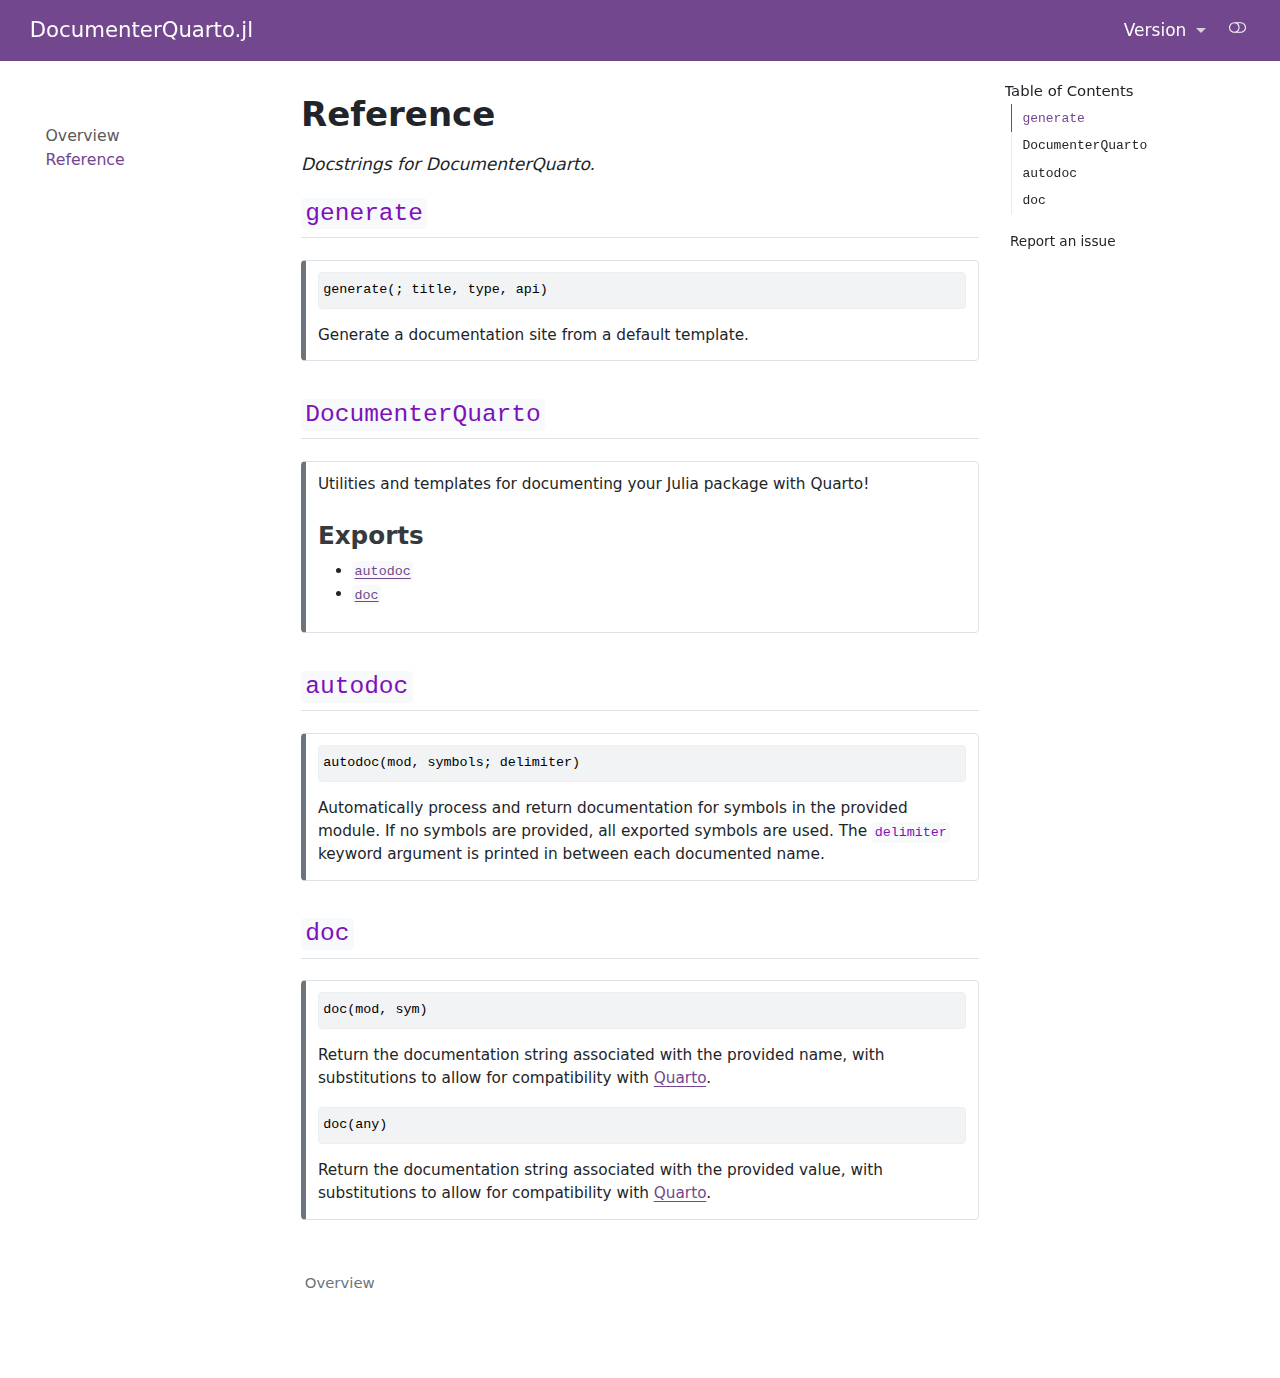
==== dev/api/index.html @ 7879af01 "build based on c193906" ====
<!DOCTYPE html>
<html xmlns="http://www.w3.org/1999/xhtml" lang="en" xml:lang="en"><head>

<meta charset="utf-8">
<meta name="generator" content="quarto-1.6.40">

<meta name="viewport" content="width=device-width, initial-scale=1.0, user-scalable=yes">


<title>Reference – DocumenterQuarto.jl</title>
<style>
code{white-space: pre-wrap;}
span.smallcaps{font-variant: small-caps;}
div.columns{display: flex; gap: min(4vw, 1.5em);}
div.column{flex: auto; overflow-x: auto;}
div.hanging-indent{margin-left: 1.5em; text-indent: -1.5em;}
ul.task-list{list-style: none;}
ul.task-list li input[type="checkbox"] {
  width: 0.8em;
  margin: 0 0.8em 0.2em -1em; /* quarto-specific, see https://github.com/quarto-dev/quarto-cli/issues/4556 */ 
  vertical-align: middle;
}
/* CSS for syntax highlighting */
pre > code.sourceCode { white-space: pre; position: relative; }
pre > code.sourceCode > span { line-height: 1.25; }
pre > code.sourceCode > span:empty { height: 1.2em; }
.sourceCode { overflow: visible; }
code.sourceCode > span { color: inherit; text-decoration: inherit; }
div.sourceCode { margin: 1em 0; }
pre.sourceCode { margin: 0; }
@media screen {
div.sourceCode { overflow: auto; }
}
@media print {
pre > code.sourceCode { white-space: pre-wrap; }
pre > code.sourceCode > span { display: inline-block; text-indent: -5em; padding-left: 5em; }
}
pre.numberSource code
  { counter-reset: source-line 0; }
pre.numberSource code > span
  { position: relative; left: -4em; counter-increment: source-line; }
pre.numberSource code > span > a:first-child::before
  { content: counter(source-line);
    position: relative; left: -1em; text-align: right; vertical-align: baseline;
    border: none; display: inline-block;
    -webkit-touch-callout: none; -webkit-user-select: none;
    -khtml-user-select: none; -moz-user-select: none;
    -ms-user-select: none; user-select: none;
    padding: 0 4px; width: 4em;
  }
pre.numberSource { margin-left: 3em;  padding-left: 4px; }
div.sourceCode
  {   }
@media screen {
pre > code.sourceCode > span > a:first-child::before { text-decoration: underline; }
}
</style>


<script src="../site_libs/quarto-nav/quarto-nav.js"></script>
<script src="../site_libs/quarto-nav/headroom.min.js"></script>
<script src="../site_libs/clipboard/clipboard.min.js"></script>
<script src="../site_libs/quarto-search/autocomplete.umd.js"></script>
<script src="../site_libs/quarto-search/fuse.min.js"></script>
<script src="../site_libs/quarto-search/quarto-search.js"></script>
<meta name="quarto:offset" content="../">
<link href="../index.html" rel="prev">
<script src="../site_libs/quarto-html/quarto.js"></script>
<script src="../site_libs/quarto-html/popper.min.js"></script>
<script src="../site_libs/quarto-html/tippy.umd.min.js"></script>
<script src="../site_libs/quarto-html/anchor.min.js"></script>
<link href="../site_libs/quarto-html/tippy.css" rel="stylesheet">
<link href="../site_libs/quarto-html/quarto-syntax-highlighting-549806ee2085284f45b00abea8c6df48.css" rel="stylesheet" class="quarto-color-scheme" id="quarto-text-highlighting-styles">
<link href="../site_libs/quarto-html/quarto-syntax-highlighting-dark-8ea72dc5fed832574809a9c94082fbbb.css" rel="prefetch" class="quarto-color-scheme quarto-color-alternate" id="quarto-text-highlighting-styles">
<script src="../site_libs/bootstrap/bootstrap.min.js"></script>
<link href="../site_libs/bootstrap/bootstrap-icons.css" rel="stylesheet">
<link href="../site_libs/bootstrap/bootstrap-4652d3942eebd83485486daeb61cfdaf.min.css" rel="stylesheet" append-hash="true" class="quarto-color-scheme" id="quarto-bootstrap" data-mode="light">
<link href="../site_libs/bootstrap/bootstrap-dark-2ce64d22e8e295af18bed524d981da45.min.css" rel="prefetch" append-hash="true" class="quarto-color-scheme quarto-color-alternate" id="quarto-bootstrap" data-mode="dark">
<script id="quarto-search-options" type="application/json">{
  "location": "sidebar",
  "copy-button": false,
  "collapse-after": 3,
  "panel-placement": "start",
  "type": "textbox",
  "limit": 50,
  "keyboard-shortcut": [
    "f",
    "/",
    "s"
  ],
  "language": {
    "search-no-results-text": "No results",
    "search-matching-documents-text": "matching documents",
    "search-copy-link-title": "Copy link to search",
    "search-hide-matches-text": "Hide additional matches",
    "search-more-match-text": "more match in this document",
    "search-more-matches-text": "more matches in this document",
    "search-clear-button-title": "Clear",
    "search-text-placeholder": "",
    "search-detached-cancel-button-title": "Cancel",
    "search-submit-button-title": "Submit",
    "search-label": "Search"
  }
}</script>
<script>
// 
// The code below was originally written by the authors of Wflow.jl. Their 
// license is provided below. Chat GPT was used to iterately modify the code.
// 

// MIT License for Wflow.jl
//
// Copyright (c) 2020 Deltares and contributors
//
// Permission is hereby granted, free of charge, to any person obtaining a copy
// of this software and associated documentation files (the "Software"), to deal
// in the Software without restriction, including without limitation the rights
// to use, copy, modify, merge, publish, distribute, sublicense, and/or sell
// copies of the Software, and to permit persons to whom the Software is
// furnished to do so, subject to the following conditions:
//
// The above copyright notice and this permission notice shall be included in all
// copies or substantial portions of the Software.
//
// THE SOFTWARE IS PROVIDED "AS IS", WITHOUT WARRANTY OF ANY KIND, EXPRESS OR
// IMPLIED, INCLUDING BUT NOT LIMITED TO THE WARRANTIES OF MERCHANTABILITY,
// FITNESS FOR A PARTICULAR PURPOSE AND NONINFRINGEMENT. IN NO EVENT SHALL THE
// AUTHORS OR COPYRIGHT HOLDERS BE LIABLE FOR ANY CLAIM, DAMAGES OR OTHER
// LIABILITY, WHETHER IN AN ACTION OF CONTRACT, TORT OR OTHERWISE, ARISING FROM,
// OUT OF OR IN CONNECTION WITH THE SOFTWARE OR THE USE OR OTHER DEALINGS IN THE
// SOFTWARE.

window.onload = function () {
    const versionsUrl = 'https://raw.githubusercontent.com/cadojo/DocumenterQuarto.jl/gh-pages/versions.js';

    // Fetch the versions.js file
    fetch(versionsUrl)
        .then(response => {
            if (!response.ok) {
                throw new Error(`Failed to fetch ${versionsUrl}: ${response.statusText}`);
            }
            return response.text();
        })
        .then(scriptContent => {
            // Use a regular expression to find the DOC_VERSIONS array
            const regex = /var DOC_VERSIONS = (\[.*?\]);/s;
            const match = scriptContent.match(regex);

            if (match && match[1]) {
                // Remove trailing commas if they exist and fix the array syntax for JSON
                let arrayString = match[1].trim();

                // Remove any trailing comma before closing bracket
                arrayString = arrayString.replace(/,\s*([\]}])/g, '$1');

                // Parse the cleaned array string
                try {
                    const DOC_VERSIONS = JSON.parse(arrayString);

                    console.log('DOC_VERSIONS loaded:', DOC_VERSIONS);

                    // Process DOC_VERSIONS as usual
                    const dropdown = document.querySelector('#nav-menu-version')?.nextElementSibling;
                    if (!dropdown) {
                        console.error('Dropdown element not found!');
                        return;
                    }

                    dropdown.innerHTML = ''; // Clear existing items
                    DOC_VERSIONS.forEach(version => {
                        const li = document.createElement('li');
                        const a = document.createElement('a');
                        a.className = 'dropdown-item';
                        a.href = `/${version}/index.html`;

                        // Wrap version text in a <code> element
                        const code = document.createElement('code');
                        code.textContent = version;

                        // Add <code> to <a>
                        a.appendChild(code);

                        li.appendChild(a); // Add <a> to <li>
                        dropdown.appendChild(li); // Add <li> to the dropdown
                    });

                    console.log('Dropdown populated:', dropdown);

                } catch (error) {
                    console.error('Error parsing DOC_VERSIONS:', error);
                }
            } else {
                console.error('DOC_VERSIONS not found in script.');
            }
        })
        .catch(error => {
            console.error('Error fetching versions.js:', error);
        });
};
</script>


<link rel="stylesheet" href="../_static/style.css">
<meta property="og:title" content="Reference – DocumenterQuarto.jl">
<meta property="og:description" content="">
<meta property="og:site_name" content="DocumenterQuarto.jl">
<meta name="twitter:title" content="Reference – DocumenterQuarto.jl">
<meta name="twitter:description" content="">
<meta name="twitter:card" content="summary">
</head>

<body class="nav-sidebar floating nav-fixed">

<div id="quarto-search-results"></div>
  <header id="quarto-header" class="headroom fixed-top">
    <nav class="navbar navbar-expand-lg " data-bs-theme="dark">
      <div class="navbar-container container-fluid">
      <div class="navbar-brand-container mx-auto">
    <a class="navbar-brand" href="../index.html">
    <span class="navbar-title">DocumenterQuarto.jl</span>
    </a>
  </div>
          <button class="navbar-toggler" type="button" data-bs-toggle="collapse" data-bs-target="#navbarCollapse" aria-controls="navbarCollapse" role="menu" aria-expanded="false" aria-label="Toggle navigation" onclick="if (window.quartoToggleHeadroom) { window.quartoToggleHeadroom(); }">
  <span class="navbar-toggler-icon"></span>
</button>
          <div class="collapse navbar-collapse" id="navbarCollapse">
            <ul class="navbar-nav navbar-nav-scroll ms-auto">
  <li class="nav-item dropdown ">
    <a class="nav-link dropdown-toggle" href="#" id="nav-menu-version" role="link" data-bs-toggle="dropdown" aria-expanded="false">
 <span class="menu-text">Version</span>
    </a>
    <ul class="dropdown-menu dropdown-menu-end" aria-labelledby="nav-menu-version">    
        <li class="dropdown-header">EMPTY</li>
    </ul>
  </li>
</ul>
          </div> <!-- /navcollapse -->
            <div class="quarto-navbar-tools">
    <a href="https://github.com/cadojo/DocumenterQuarto.jl" title="Source Code" class="quarto-navigation-tool px-1" aria-label="Source Code"><i class="bi bi-github"></i></a>
  <a href="" class="quarto-color-scheme-toggle quarto-navigation-tool  px-1" onclick="window.quartoToggleColorScheme(); return false;" title="Toggle dark mode"><i class="bi"></i></a>
</div>
      </div> <!-- /container-fluid -->
    </nav>
  <nav class="quarto-secondary-nav">
    <div class="container-fluid d-flex">
      <button type="button" class="quarto-btn-toggle btn" data-bs-toggle="collapse" role="button" data-bs-target=".quarto-sidebar-collapse-item" aria-controls="quarto-sidebar" aria-expanded="false" aria-label="Toggle sidebar navigation" onclick="if (window.quartoToggleHeadroom) { window.quartoToggleHeadroom(); }">
        <i class="bi bi-layout-text-sidebar-reverse"></i>
      </button>
        <nav class="quarto-page-breadcrumbs" aria-label="breadcrumb"><ol class="breadcrumb"><li class="breadcrumb-item"><a href="../api/index.html"><span class="chapter-title">Reference</span></a></li></ol></nav>
        <a class="flex-grow-1" role="navigation" data-bs-toggle="collapse" data-bs-target=".quarto-sidebar-collapse-item" aria-controls="quarto-sidebar" aria-expanded="false" aria-label="Toggle sidebar navigation" onclick="if (window.quartoToggleHeadroom) { window.quartoToggleHeadroom(); }">      
        </a>
      <button type="button" class="btn quarto-search-button" aria-label="Search" onclick="window.quartoOpenSearch();">
        <i class="bi bi-search"></i>
      </button>
    </div>
  </nav>
</header>
<!-- content -->
<div id="quarto-content" class="quarto-container page-columns page-rows-contents page-layout-article page-navbar">
<!-- sidebar -->
  <nav id="quarto-sidebar" class="sidebar collapse collapse-horizontal quarto-sidebar-collapse-item sidebar-navigation floating overflow-auto">
        <div class="mt-2 flex-shrink-0 align-items-center">
        <div class="sidebar-search">
        <div id="quarto-search" class="" title="Search"></div>
        </div>
        </div>
    <div class="sidebar-menu-container"> 
    <ul class="list-unstyled mt-1">
        <li class="sidebar-item">
  <div class="sidebar-item-container"> 
  <a href="../index.html" class="sidebar-item-text sidebar-link"><span class="chapter-title">Overview</span></a>
  </div>
</li>
        <li class="sidebar-item">
  <div class="sidebar-item-container"> 
  <a href="../api/index.html" class="sidebar-item-text sidebar-link active"><span class="chapter-title">Reference</span></a>
  </div>
</li>
    </ul>
    </div>
</nav>
<div id="quarto-sidebar-glass" class="quarto-sidebar-collapse-item" data-bs-toggle="collapse" data-bs-target=".quarto-sidebar-collapse-item"></div>
<!-- margin-sidebar -->
    <div id="quarto-margin-sidebar" class="sidebar margin-sidebar">
        <nav id="TOC" role="doc-toc" class="toc-active">
    <h2 id="toc-title">Table of Contents</h2>
   
  <ul>
  <li><a href="#generate" id="toc-generate" class="nav-link active" data-scroll-target="#generate"><code>generate</code></a></li>
  <li><a href="#documenterquarto" id="toc-documenterquarto" class="nav-link" data-scroll-target="#documenterquarto"><code>DocumenterQuarto</code></a></li>
  <li><a href="#autodoc" id="toc-autodoc" class="nav-link" data-scroll-target="#autodoc"><code>autodoc</code></a></li>
  <li><a href="#doc" id="toc-doc" class="nav-link" data-scroll-target="#doc"><code>doc</code></a></li>
  </ul>
<div class="toc-actions"><ul><li><a href="https://github.com/cadojo/DocumenterQuarto.jl/issues/new" class="toc-action"><i class="bi bi-github"></i>Report an issue</a></li></ul></div></nav>
    </div>
<!-- main -->
<main class="content" id="quarto-document-content">

<header id="title-block-header" class="quarto-title-block default">
<div class="quarto-title">
<h1 class="title"><span class="chapter-title">Reference</span></h1>
</div>



<div class="quarto-title-meta">

    
  
    
  </div>
  


</header>


<p><em>Docstrings for DocumenterQuarto.</em></p>
<section id="generate" class="level2">
<h2 class="anchored" data-anchor-id="generate"><code>generate</code></h2>
<div class="callout callout-style-simple callout-none no-icon">
<div class="callout-body d-flex">
<div class="callout-icon-container">
<i class="callout-icon no-icon"></i>
</div>
<div class="callout-body-container">
<div class="sourceCode" id="cb1"><pre class="sourceCode julia code-with-copy"><code class="sourceCode julia"><span id="cb1-1"><a href="#cb1-1" aria-hidden="true" tabindex="-1"></a><span class="fu">generate</span>(; title, <span class="kw">type</span>, api)</span></code><button title="Copy to Clipboard" class="code-copy-button"><i class="bi"></i></button></pre></div>
<p>Generate a documentation site from a default template.</p>
</div>
</div>
</div>
</section>
<section id="documenterquarto" class="level2">
<h2 class="anchored" data-anchor-id="documenterquarto"><code>DocumenterQuarto</code></h2>
<div class="callout callout-style-simple callout-none no-icon">
<div class="callout-body d-flex">
<div class="callout-icon-container">
<i class="callout-icon no-icon"></i>
</div>
<div class="callout-body-container">
<p>Utilities and templates for documenting your Julia package with Quarto!</p>
<section id="exports" class="level3 unnumbered">
<h3 class="unnumbered anchored" data-anchor-id="exports">Exports</h3>
<ul>
<li><a href="#autodoc"><code>autodoc</code></a></li>
<li><a href="#doc"><code>doc</code></a></li>
</ul>
</section>
</div>
</div>
</div>
<div style="page-break-after: always;"></div>
</section>
<section id="autodoc" class="level2">
<h2 class="anchored" data-anchor-id="autodoc"><code>autodoc</code></h2>
<div class="callout callout-style-simple callout-none no-icon">
<div class="callout-body d-flex">
<div class="callout-icon-container">
<i class="callout-icon no-icon"></i>
</div>
<div class="callout-body-container">
<div class="sourceCode" id="cb2"><pre class="sourceCode julia code-with-copy"><code class="sourceCode julia"><span id="cb2-1"><a href="#cb2-1" aria-hidden="true" tabindex="-1"></a><span class="fu">autodoc</span>(mod, symbols; delimiter)</span></code><button title="Copy to Clipboard" class="code-copy-button"><i class="bi"></i></button></pre></div>
<p>Automatically process and return documentation for symbols in the provided module. If no symbols are provided, all exported symbols are used. The <code>delimiter</code> keyword argument is printed in between each documented name.</p>
</div>
</div>
</div>
<div style="page-break-after: always;"></div>
</section>
<section id="doc" class="level2">
<h2 class="anchored" data-anchor-id="doc"><code>doc</code></h2>
<div class="callout callout-style-simple callout-none no-icon">
<div class="callout-body d-flex">
<div class="callout-icon-container">
<i class="callout-icon no-icon"></i>
</div>
<div class="callout-body-container">
<div class="sourceCode" id="cb3"><pre class="sourceCode julia code-with-copy"><code class="sourceCode julia"><span id="cb3-1"><a href="#cb3-1" aria-hidden="true" tabindex="-1"></a><span class="fu">doc</span>(mod, sym)</span></code><button title="Copy to Clipboard" class="code-copy-button"><i class="bi"></i></button></pre></div>
<p>Return the documentation string associated with the provided name, with substitutions to allow for compatibility with <a href="https://quarto.org">Quarto</a>.</p>
<div class="sourceCode" id="cb4"><pre class="sourceCode julia code-with-copy"><code class="sourceCode julia"><span id="cb4-1"><a href="#cb4-1" aria-hidden="true" tabindex="-1"></a><span class="fu">doc</span>(any)</span></code><button title="Copy to Clipboard" class="code-copy-button"><i class="bi"></i></button></pre></div>
<p>Return the documentation string associated with the provided value, with substitutions to allow for compatibility with <a href="https://quarto.org">Quarto</a>.</p>
</div>
</div>
</div>
<div style="page-break-after: always;"></div>


</section>

</main> <!-- /main -->
<script id="quarto-html-after-body" type="application/javascript">
window.document.addEventListener("DOMContentLoaded", function (event) {
  const toggleBodyColorMode = (bsSheetEl) => {
    const mode = bsSheetEl.getAttribute("data-mode");
    const bodyEl = window.document.querySelector("body");
    if (mode === "dark") {
      bodyEl.classList.add("quarto-dark");
      bodyEl.classList.remove("quarto-light");
    } else {
      bodyEl.classList.add("quarto-light");
      bodyEl.classList.remove("quarto-dark");
    }
  }
  const toggleBodyColorPrimary = () => {
    const bsSheetEl = window.document.querySelector("link#quarto-bootstrap");
    if (bsSheetEl) {
      toggleBodyColorMode(bsSheetEl);
    }
  }
  toggleBodyColorPrimary();  
  const disableStylesheet = (stylesheets) => {
    for (let i=0; i < stylesheets.length; i++) {
      const stylesheet = stylesheets[i];
      stylesheet.rel = 'prefetch';
    }
  }
  const enableStylesheet = (stylesheets) => {
    for (let i=0; i < stylesheets.length; i++) {
      const stylesheet = stylesheets[i];
      stylesheet.rel = 'stylesheet';
    }
  }
  const manageTransitions = (selector, allowTransitions) => {
    const els = window.document.querySelectorAll(selector);
    for (let i=0; i < els.length; i++) {
      const el = els[i];
      if (allowTransitions) {
        el.classList.remove('notransition');
      } else {
        el.classList.add('notransition');
      }
    }
  }
  const toggleGiscusIfUsed = (isAlternate, darkModeDefault) => {
    const baseTheme = document.querySelector('#giscus-base-theme')?.value ?? 'light';
    const alternateTheme = document.querySelector('#giscus-alt-theme')?.value ?? 'dark';
    let newTheme = '';
    if(darkModeDefault) {
      newTheme = isAlternate ? baseTheme : alternateTheme;
    } else {
      newTheme = isAlternate ? alternateTheme : baseTheme;
    }
    const changeGiscusTheme = () => {
      // From: https://github.com/giscus/giscus/issues/336
      const sendMessage = (message) => {
        const iframe = document.querySelector('iframe.giscus-frame');
        if (!iframe) return;
        iframe.contentWindow.postMessage({ giscus: message }, 'https://giscus.app');
      }
      sendMessage({
        setConfig: {
          theme: newTheme
        }
      });
    }
    const isGiscussLoaded = window.document.querySelector('iframe.giscus-frame') !== null;
    if (isGiscussLoaded) {
      changeGiscusTheme();
    }
  }
  const toggleColorMode = (alternate) => {
    // Switch the stylesheets
    const alternateStylesheets = window.document.querySelectorAll('link.quarto-color-scheme.quarto-color-alternate');
    manageTransitions('#quarto-margin-sidebar .nav-link', false);
    if (alternate) {
      enableStylesheet(alternateStylesheets);
      for (const sheetNode of alternateStylesheets) {
        if (sheetNode.id === "quarto-bootstrap") {
          toggleBodyColorMode(sheetNode);
        }
      }
    } else {
      disableStylesheet(alternateStylesheets);
      toggleBodyColorPrimary();
    }
    manageTransitions('#quarto-margin-sidebar .nav-link', true);
    // Switch the toggles
    const toggles = window.document.querySelectorAll('.quarto-color-scheme-toggle');
    for (let i=0; i < toggles.length; i++) {
      const toggle = toggles[i];
      if (toggle) {
        if (alternate) {
          toggle.classList.add("alternate");     
        } else {
          toggle.classList.remove("alternate");
        }
      }
    }
    // Hack to workaround the fact that safari doesn't
    // properly recolor the scrollbar when toggling (#1455)
    if (navigator.userAgent.indexOf('Safari') > 0 && navigator.userAgent.indexOf('Chrome') == -1) {
      manageTransitions("body", false);
      window.scrollTo(0, 1);
      setTimeout(() => {
        window.scrollTo(0, 0);
        manageTransitions("body", true);
      }, 40);  
    }
  }
  const isFileUrl = () => { 
    return window.location.protocol === 'file:';
  }
  const hasAlternateSentinel = () => {  
    let styleSentinel = getColorSchemeSentinel();
    if (styleSentinel !== null) {
      return styleSentinel === "alternate";
    } else {
      return false;
    }
  }
  const setStyleSentinel = (alternate) => {
    const value = alternate ? "alternate" : "default";
    if (!isFileUrl()) {
      window.localStorage.setItem("quarto-color-scheme", value);
    } else {
      localAlternateSentinel = value;
    }
  }
  const getColorSchemeSentinel = () => {
    if (!isFileUrl()) {
      const storageValue = window.localStorage.getItem("quarto-color-scheme");
      return storageValue != null ? storageValue : localAlternateSentinel;
    } else {
      return localAlternateSentinel;
    }
  }
  const darkModeDefault = false;
  let localAlternateSentinel = darkModeDefault ? 'alternate' : 'default';
  // Dark / light mode switch
  window.quartoToggleColorScheme = () => {
    // Read the current dark / light value 
    let toAlternate = !hasAlternateSentinel();
    toggleColorMode(toAlternate);
    setStyleSentinel(toAlternate);
    toggleGiscusIfUsed(toAlternate, darkModeDefault);
  };
  // Ensure there is a toggle, if there isn't float one in the top right
  if (window.document.querySelector('.quarto-color-scheme-toggle') === null) {
    const a = window.document.createElement('a');
    a.classList.add('top-right');
    a.classList.add('quarto-color-scheme-toggle');
    a.href = "";
    a.onclick = function() { try { window.quartoToggleColorScheme(); } catch {} return false; };
    const i = window.document.createElement("i");
    i.classList.add('bi');
    a.appendChild(i);
    window.document.body.appendChild(a);
  }
  // Switch to dark mode if need be
  if (hasAlternateSentinel()) {
    toggleColorMode(true);
  } else {
    toggleColorMode(false);
  }
  const icon = "";
  const anchorJS = new window.AnchorJS();
  anchorJS.options = {
    placement: 'right',
    icon: icon
  };
  anchorJS.add('.anchored');
  const isCodeAnnotation = (el) => {
    for (const clz of el.classList) {
      if (clz.startsWith('code-annotation-')) {                     
        return true;
      }
    }
    return false;
  }
  const onCopySuccess = function(e) {
    // button target
    const button = e.trigger;
    // don't keep focus
    button.blur();
    // flash "checked"
    button.classList.add('code-copy-button-checked');
    var currentTitle = button.getAttribute("title");
    button.setAttribute("title", "Copied!");
    let tooltip;
    if (window.bootstrap) {
      button.setAttribute("data-bs-toggle", "tooltip");
      button.setAttribute("data-bs-placement", "left");
      button.setAttribute("data-bs-title", "Copied!");
      tooltip = new bootstrap.Tooltip(button, 
        { trigger: "manual", 
          customClass: "code-copy-button-tooltip",
          offset: [0, -8]});
      tooltip.show();    
    }
    setTimeout(function() {
      if (tooltip) {
        tooltip.hide();
        button.removeAttribute("data-bs-title");
        button.removeAttribute("data-bs-toggle");
        button.removeAttribute("data-bs-placement");
      }
      button.setAttribute("title", currentTitle);
      button.classList.remove('code-copy-button-checked');
    }, 1000);
    // clear code selection
    e.clearSelection();
  }
  const getTextToCopy = function(trigger) {
      const codeEl = trigger.previousElementSibling.cloneNode(true);
      for (const childEl of codeEl.children) {
        if (isCodeAnnotation(childEl)) {
          childEl.remove();
        }
      }
      return codeEl.innerText;
  }
  const clipboard = new window.ClipboardJS('.code-copy-button:not([data-in-quarto-modal])', {
    text: getTextToCopy
  });
  clipboard.on('success', onCopySuccess);
  if (window.document.getElementById('quarto-embedded-source-code-modal')) {
    const clipboardModal = new window.ClipboardJS('.code-copy-button[data-in-quarto-modal]', {
      text: getTextToCopy,
      container: window.document.getElementById('quarto-embedded-source-code-modal')
    });
    clipboardModal.on('success', onCopySuccess);
  }
    var localhostRegex = new RegExp(/^(?:http|https):\/\/localhost\:?[0-9]*\//);
    var mailtoRegex = new RegExp(/^mailto:/);
      var filterRegex = new RegExp('/' + window.location.host + '/');
    var isInternal = (href) => {
        return filterRegex.test(href) || localhostRegex.test(href) || mailtoRegex.test(href);
    }
    // Inspect non-navigation links and adorn them if external
 	var links = window.document.querySelectorAll('a[href]:not(.nav-link):not(.navbar-brand):not(.toc-action):not(.sidebar-link):not(.sidebar-item-toggle):not(.pagination-link):not(.no-external):not([aria-hidden]):not(.dropdown-item):not(.quarto-navigation-tool):not(.about-link)');
    for (var i=0; i<links.length; i++) {
      const link = links[i];
      if (!isInternal(link.href)) {
        // undo the damage that might have been done by quarto-nav.js in the case of
        // links that we want to consider external
        if (link.dataset.originalHref !== undefined) {
          link.href = link.dataset.originalHref;
        }
      }
    }
  function tippyHover(el, contentFn, onTriggerFn, onUntriggerFn) {
    const config = {
      allowHTML: true,
      maxWidth: 500,
      delay: 100,
      arrow: false,
      appendTo: function(el) {
          return el.parentElement;
      },
      interactive: true,
      interactiveBorder: 10,
      theme: 'quarto',
      placement: 'bottom-start',
    };
    if (contentFn) {
      config.content = contentFn;
    }
    if (onTriggerFn) {
      config.onTrigger = onTriggerFn;
    }
    if (onUntriggerFn) {
      config.onUntrigger = onUntriggerFn;
    }
    window.tippy(el, config); 
  }
  const noterefs = window.document.querySelectorAll('a[role="doc-noteref"]');
  for (var i=0; i<noterefs.length; i++) {
    const ref = noterefs[i];
    tippyHover(ref, function() {
      // use id or data attribute instead here
      let href = ref.getAttribute('data-footnote-href') || ref.getAttribute('href');
      try { href = new URL(href).hash; } catch {}
      const id = href.replace(/^#\/?/, "");
      const note = window.document.getElementById(id);
      if (note) {
        return note.innerHTML;
      } else {
        return "";
      }
    });
  }
  const xrefs = window.document.querySelectorAll('a.quarto-xref');
  const processXRef = (id, note) => {
    // Strip column container classes
    const stripColumnClz = (el) => {
      el.classList.remove("page-full", "page-columns");
      if (el.children) {
        for (const child of el.children) {
          stripColumnClz(child);
        }
      }
    }
    stripColumnClz(note)
    if (id === null || id.startsWith('sec-')) {
      // Special case sections, only their first couple elements
      const container = document.createElement("div");
      if (note.children && note.children.length > 2) {
        container.appendChild(note.children[0].cloneNode(true));
        for (let i = 1; i < note.children.length; i++) {
          const child = note.children[i];
          if (child.tagName === "P" && child.innerText === "") {
            continue;
          } else {
            container.appendChild(child.cloneNode(true));
            break;
          }
        }
        if (window.Quarto?.typesetMath) {
          window.Quarto.typesetMath(container);
        }
        return container.innerHTML
      } else {
        if (window.Quarto?.typesetMath) {
          window.Quarto.typesetMath(note);
        }
        return note.innerHTML;
      }
    } else {
      // Remove any anchor links if they are present
      const anchorLink = note.querySelector('a.anchorjs-link');
      if (anchorLink) {
        anchorLink.remove();
      }
      if (window.Quarto?.typesetMath) {
        window.Quarto.typesetMath(note);
      }
      if (note.classList.contains("callout")) {
        return note.outerHTML;
      } else {
        return note.innerHTML;
      }
    }
  }
  for (var i=0; i<xrefs.length; i++) {
    const xref = xrefs[i];
    tippyHover(xref, undefined, function(instance) {
      instance.disable();
      let url = xref.getAttribute('href');
      let hash = undefined; 
      if (url.startsWith('#')) {
        hash = url;
      } else {
        try { hash = new URL(url).hash; } catch {}
      }
      if (hash) {
        const id = hash.replace(/^#\/?/, "");
        const note = window.document.getElementById(id);
        if (note !== null) {
          try {
            const html = processXRef(id, note.cloneNode(true));
            instance.setContent(html);
          } finally {
            instance.enable();
            instance.show();
          }
        } else {
          // See if we can fetch this
          fetch(url.split('#')[0])
          .then(res => res.text())
          .then(html => {
            const parser = new DOMParser();
            const htmlDoc = parser.parseFromString(html, "text/html");
            const note = htmlDoc.getElementById(id);
            if (note !== null) {
              const html = processXRef(id, note);
              instance.setContent(html);
            } 
          }).finally(() => {
            instance.enable();
            instance.show();
          });
        }
      } else {
        // See if we can fetch a full url (with no hash to target)
        // This is a special case and we should probably do some content thinning / targeting
        fetch(url)
        .then(res => res.text())
        .then(html => {
          const parser = new DOMParser();
          const htmlDoc = parser.parseFromString(html, "text/html");
          const note = htmlDoc.querySelector('main.content');
          if (note !== null) {
            // This should only happen for chapter cross references
            // (since there is no id in the URL)
            // remove the first header
            if (note.children.length > 0 && note.children[0].tagName === "HEADER") {
              note.children[0].remove();
            }
            const html = processXRef(null, note);
            instance.setContent(html);
          } 
        }).finally(() => {
          instance.enable();
          instance.show();
        });
      }
    }, function(instance) {
    });
  }
      let selectedAnnoteEl;
      const selectorForAnnotation = ( cell, annotation) => {
        let cellAttr = 'data-code-cell="' + cell + '"';
        let lineAttr = 'data-code-annotation="' +  annotation + '"';
        const selector = 'span[' + cellAttr + '][' + lineAttr + ']';
        return selector;
      }
      const selectCodeLines = (annoteEl) => {
        const doc = window.document;
        const targetCell = annoteEl.getAttribute("data-target-cell");
        const targetAnnotation = annoteEl.getAttribute("data-target-annotation");
        const annoteSpan = window.document.querySelector(selectorForAnnotation(targetCell, targetAnnotation));
        const lines = annoteSpan.getAttribute("data-code-lines").split(",");
        const lineIds = lines.map((line) => {
          return targetCell + "-" + line;
        })
        let top = null;
        let height = null;
        let parent = null;
        if (lineIds.length > 0) {
            //compute the position of the single el (top and bottom and make a div)
            const el = window.document.getElementById(lineIds[0]);
            top = el.offsetTop;
            height = el.offsetHeight;
            parent = el.parentElement.parentElement;
          if (lineIds.length > 1) {
            const lastEl = window.document.getElementById(lineIds[lineIds.length - 1]);
            const bottom = lastEl.offsetTop + lastEl.offsetHeight;
            height = bottom - top;
          }
          if (top !== null && height !== null && parent !== null) {
            // cook up a div (if necessary) and position it 
            let div = window.document.getElementById("code-annotation-line-highlight");
            if (div === null) {
              div = window.document.createElement("div");
              div.setAttribute("id", "code-annotation-line-highlight");
              div.style.position = 'absolute';
              parent.appendChild(div);
            }
            div.style.top = top - 2 + "px";
            div.style.height = height + 4 + "px";
            div.style.left = 0;
            let gutterDiv = window.document.getElementById("code-annotation-line-highlight-gutter");
            if (gutterDiv === null) {
              gutterDiv = window.document.createElement("div");
              gutterDiv.setAttribute("id", "code-annotation-line-highlight-gutter");
              gutterDiv.style.position = 'absolute';
              const codeCell = window.document.getElementById(targetCell);
              const gutter = codeCell.querySelector('.code-annotation-gutter');
              gutter.appendChild(gutterDiv);
            }
            gutterDiv.style.top = top - 2 + "px";
            gutterDiv.style.height = height + 4 + "px";
          }
          selectedAnnoteEl = annoteEl;
        }
      };
      const unselectCodeLines = () => {
        const elementsIds = ["code-annotation-line-highlight", "code-annotation-line-highlight-gutter"];
        elementsIds.forEach((elId) => {
          const div = window.document.getElementById(elId);
          if (div) {
            div.remove();
          }
        });
        selectedAnnoteEl = undefined;
      };
        // Handle positioning of the toggle
    window.addEventListener(
      "resize",
      throttle(() => {
        elRect = undefined;
        if (selectedAnnoteEl) {
          selectCodeLines(selectedAnnoteEl);
        }
      }, 10)
    );
    function throttle(fn, ms) {
    let throttle = false;
    let timer;
      return (...args) => {
        if(!throttle) { // first call gets through
            fn.apply(this, args);
            throttle = true;
        } else { // all the others get throttled
            if(timer) clearTimeout(timer); // cancel #2
            timer = setTimeout(() => {
              fn.apply(this, args);
              timer = throttle = false;
            }, ms);
        }
      };
    }
      // Attach click handler to the DT
      const annoteDls = window.document.querySelectorAll('dt[data-target-cell]');
      for (const annoteDlNode of annoteDls) {
        annoteDlNode.addEventListener('click', (event) => {
          const clickedEl = event.target;
          if (clickedEl !== selectedAnnoteEl) {
            unselectCodeLines();
            const activeEl = window.document.querySelector('dt[data-target-cell].code-annotation-active');
            if (activeEl) {
              activeEl.classList.remove('code-annotation-active');
            }
            selectCodeLines(clickedEl);
            clickedEl.classList.add('code-annotation-active');
          } else {
            // Unselect the line
            unselectCodeLines();
            clickedEl.classList.remove('code-annotation-active');
          }
        });
      }
  const findCites = (el) => {
    const parentEl = el.parentElement;
    if (parentEl) {
      const cites = parentEl.dataset.cites;
      if (cites) {
        return {
          el,
          cites: cites.split(' ')
        };
      } else {
        return findCites(el.parentElement)
      }
    } else {
      return undefined;
    }
  };
  var bibliorefs = window.document.querySelectorAll('a[role="doc-biblioref"]');
  for (var i=0; i<bibliorefs.length; i++) {
    const ref = bibliorefs[i];
    const citeInfo = findCites(ref);
    if (citeInfo) {
      tippyHover(citeInfo.el, function() {
        var popup = window.document.createElement('div');
        citeInfo.cites.forEach(function(cite) {
          var citeDiv = window.document.createElement('div');
          citeDiv.classList.add('hanging-indent');
          citeDiv.classList.add('csl-entry');
          var biblioDiv = window.document.getElementById('ref-' + cite);
          if (biblioDiv) {
            citeDiv.innerHTML = biblioDiv.innerHTML;
          }
          popup.appendChild(citeDiv);
        });
        return popup.innerHTML;
      });
    }
  }
});
</script>
<nav class="page-navigation">
  <div class="nav-page nav-page-previous">
      <a href="../index.html" class="pagination-link" aria-label="Overview">
        <i class="bi bi-arrow-left-short"></i> <span class="nav-page-text"><span class="chapter-title">Overview</span></span>
      </a>          
  </div>
  <div class="nav-page nav-page-next">
  </div>
</nav>
</div> <!-- /content -->




<footer class="footer"><div class="nav-footer"><div class="nav-footer-center"><div class="toc-actions d-sm-block d-md-none"><ul><li><a href="https://github.com/cadojo/DocumenterQuarto.jl/issues/new" class="toc-action"><i class="bi bi-github"></i>Report an issue</a></li></ul></div></div></div></footer></body></html>
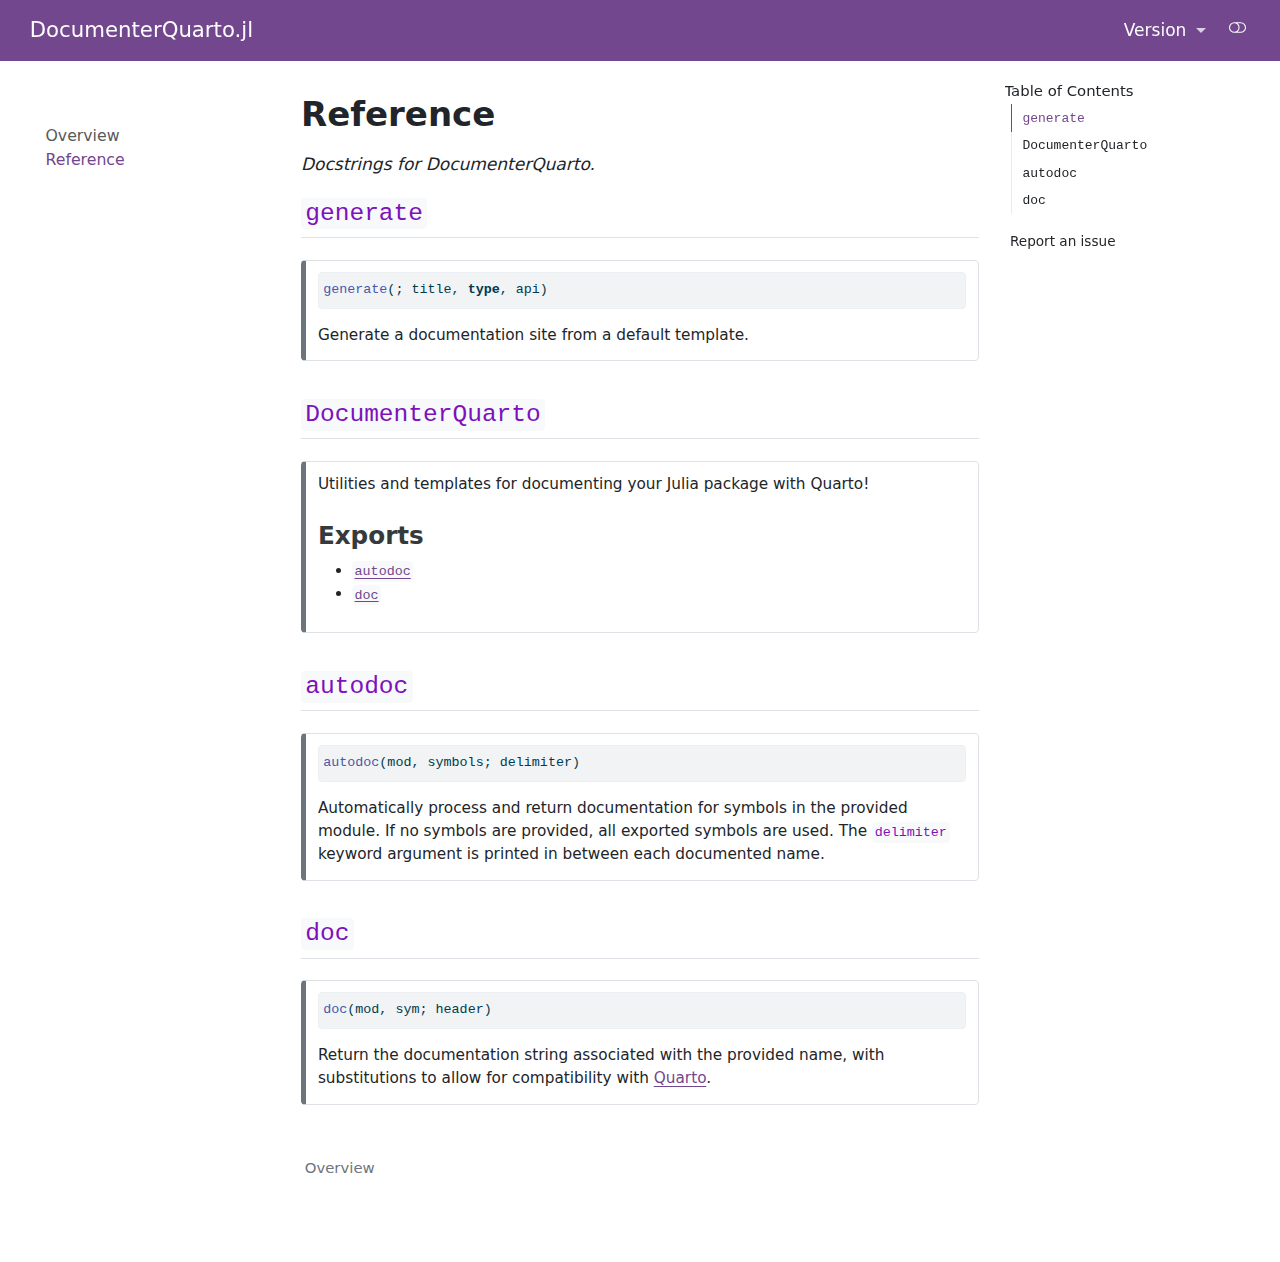
==== commit db3f4a4a: "build based on 4a8c8d7" ====
--- a/dev/api/index.html
+++ b/dev/api/index.html
@@ -2,7 +2,7 @@
 <html xmlns="http://www.w3.org/1999/xhtml" lang="en" xml:lang="en"><head>
 
 <meta charset="utf-8">
-<meta name="generator" content="quarto-1.6.40">
+<meta name="generator" content="quarto-1.6.42">
 
 <meta name="viewport" content="width=device-width, initial-scale=1.0, user-scalable=yes">
 
@@ -70,12 +70,12 @@
 <script src="../site_libs/quarto-html/tippy.umd.min.js"></script>
 <script src="../site_libs/quarto-html/anchor.min.js"></script>
 <link href="../site_libs/quarto-html/tippy.css" rel="stylesheet">
-<link href="../site_libs/quarto-html/quarto-syntax-highlighting-549806ee2085284f45b00abea8c6df48.css" rel="stylesheet" class="quarto-color-scheme" id="quarto-text-highlighting-styles">
-<link href="../site_libs/quarto-html/quarto-syntax-highlighting-dark-8ea72dc5fed832574809a9c94082fbbb.css" rel="prefetch" class="quarto-color-scheme quarto-color-alternate" id="quarto-text-highlighting-styles">
+<link href="../site_libs/quarto-html/quarto-syntax-highlighting-2f5df379a58b258e96c21c0638c20c03.css" rel="stylesheet" class="quarto-color-scheme" id="quarto-text-highlighting-styles">
+<link href="../site_libs/quarto-html/quarto-syntax-highlighting-dark-b53751a350365c71b6c909e95f209ed1.css" rel="prefetch" class="quarto-color-scheme quarto-color-alternate" id="quarto-text-highlighting-styles">
 <script src="../site_libs/bootstrap/bootstrap.min.js"></script>
 <link href="../site_libs/bootstrap/bootstrap-icons.css" rel="stylesheet">
-<link href="../site_libs/bootstrap/bootstrap-4652d3942eebd83485486daeb61cfdaf.min.css" rel="stylesheet" append-hash="true" class="quarto-color-scheme" id="quarto-bootstrap" data-mode="light">
-<link href="../site_libs/bootstrap/bootstrap-dark-2ce64d22e8e295af18bed524d981da45.min.css" rel="prefetch" append-hash="true" class="quarto-color-scheme quarto-color-alternate" id="quarto-bootstrap" data-mode="dark">
+<link href="../site_libs/bootstrap/bootstrap-eb4be1c935ccd020294318e3b080bde7.min.css" rel="stylesheet" append-hash="true" class="quarto-color-scheme" id="quarto-bootstrap" data-mode="light">
+<link href="../site_libs/bootstrap/bootstrap-dark-e6e17bdba73dca5db4a8af6ddb9504f3.min.css" rel="prefetch" append-hash="true" class="quarto-color-scheme quarto-color-alternate" id="quarto-bootstrap" data-mode="dark">
 <script id="quarto-search-options" type="application/json">{
   "location": "sidebar",
   "copy-button": false,
@@ -105,7 +105,7 @@
 <script>
 // 
 // The code below was originally written by the authors of Wflow.jl. Their 
-// license is provided below. Chat GPT was used to iterately modify the code.
+// license is provided below. ChatGPT was used to iterately modify the code.
 // 
 
 // MIT License for Wflow.jl
@@ -171,7 +171,7 @@
                         const li = document.createElement('li');
                         const a = document.createElement('a');
                         a.className = 'dropdown-item';
-                        a.href = `/${version}/index.html`;
+                        a.href = `../${version}/index.html`;
 
                         // Wrap version text in a <code> element
                         const code = document.createElement('code');
@@ -230,7 +230,7 @@
  <span class="menu-text">Version</span>
     </a>
     <ul class="dropdown-menu dropdown-menu-end" aria-labelledby="nav-menu-version">    
-        <li class="dropdown-header">EMPTY</li>
+        <li class="dropdown-header">dev</li>
     </ul>
   </li>
 </ul>
@@ -374,10 +374,8 @@
 <i class="callout-icon no-icon"></i>
 </div>
 <div class="callout-body-container">
-<div class="sourceCode" id="cb3"><pre class="sourceCode julia code-with-copy"><code class="sourceCode julia"><span id="cb3-1"><a href="#cb3-1" aria-hidden="true" tabindex="-1"></a><span class="fu">doc</span>(mod, sym)</span></code><button title="Copy to Clipboard" class="code-copy-button"><i class="bi"></i></button></pre></div>
+<div class="sourceCode" id="cb3"><pre class="sourceCode julia code-with-copy"><code class="sourceCode julia"><span id="cb3-1"><a href="#cb3-1" aria-hidden="true" tabindex="-1"></a><span class="fu">doc</span>(mod, sym; header)</span></code><button title="Copy to Clipboard" class="code-copy-button"><i class="bi"></i></button></pre></div>
 <p>Return the documentation string associated with the provided name, with substitutions to allow for compatibility with <a href="https://quarto.org">Quarto</a>.</p>
-<div class="sourceCode" id="cb4"><pre class="sourceCode julia code-with-copy"><code class="sourceCode julia"><span id="cb4-1"><a href="#cb4-1" aria-hidden="true" tabindex="-1"></a><span class="fu">doc</span>(any)</span></code><button title="Copy to Clipboard" class="code-copy-button"><i class="bi"></i></button></pre></div>
-<p>Return the documentation string associated with the provided value, with substitutions to allow for compatibility with <a href="https://quarto.org">Quarto</a>.</p>
 </div>
 </div>
 </div>
--- a/dev/site_libs/quarto-html/quarto-syntax-highlighting-2f5df379a58b258e96c21c0638c20c03.css
+++ b/dev/site_libs/quarto-html/quarto-syntax-highlighting-2f5df379a58b258e96c21c0638c20c03.css
@@ -0,0 +1,205 @@
+/* quarto syntax highlight colors */
+:root {
+  --quarto-hl-ot-color: #003B4F;
+  --quarto-hl-at-color: #657422;
+  --quarto-hl-ss-color: #20794D;
+  --quarto-hl-an-color: #5E5E5E;
+  --quarto-hl-fu-color: #4758AB;
+  --quarto-hl-st-color: #20794D;
+  --quarto-hl-cf-color: #003B4F;
+  --quarto-hl-op-color: #5E5E5E;
+  --quarto-hl-er-color: #AD0000;
+  --quarto-hl-bn-color: #AD0000;
+  --quarto-hl-al-color: #AD0000;
+  --quarto-hl-va-color: #111111;
+  --quarto-hl-bu-color: inherit;
+  --quarto-hl-ex-color: inherit;
+  --quarto-hl-pp-color: #AD0000;
+  --quarto-hl-in-color: #5E5E5E;
+  --quarto-hl-vs-color: #20794D;
+  --quarto-hl-wa-color: #5E5E5E;
+  --quarto-hl-do-color: #5E5E5E;
+  --quarto-hl-im-color: #00769E;
+  --quarto-hl-ch-color: #20794D;
+  --quarto-hl-dt-color: #AD0000;
+  --quarto-hl-fl-color: #AD0000;
+  --quarto-hl-co-color: #5E5E5E;
+  --quarto-hl-cv-color: #5E5E5E;
+  --quarto-hl-cn-color: #8f5902;
+  --quarto-hl-sc-color: #5E5E5E;
+  --quarto-hl-dv-color: #AD0000;
+  --quarto-hl-kw-color: #003B4F;
+}
+
+/* other quarto variables */
+:root {
+  --quarto-font-monospace: SFMono-Regular, Menlo, Monaco, Consolas, "Liberation Mono", "Courier New", monospace;
+}
+
+pre > code.sourceCode > span {
+  color: #003B4F;
+}
+
+code span {
+  color: #003B4F;
+}
+
+code.sourceCode > span {
+  color: #003B4F;
+}
+
+div.sourceCode,
+div.sourceCode pre.sourceCode {
+  color: #003B4F;
+}
+
+code span.ot {
+  color: #003B4F;
+  font-style: inherit;
+}
+
+code span.at {
+  color: #657422;
+  font-style: inherit;
+}
+
+code span.ss {
+  color: #20794D;
+  font-style: inherit;
+}
+
+code span.an {
+  color: #5E5E5E;
+  font-style: inherit;
+}
+
+code span.fu {
+  color: #4758AB;
+  font-style: inherit;
+}
+
+code span.st {
+  color: #20794D;
+  font-style: inherit;
+}
+
+code span.cf {
+  color: #003B4F;
+  font-weight: bold;
+  font-style: inherit;
+}
+
+code span.op {
+  color: #5E5E5E;
+  font-style: inherit;
+}
+
+code span.er {
+  color: #AD0000;
+  font-style: inherit;
+}
+
+code span.bn {
+  color: #AD0000;
+  font-style: inherit;
+}
+
+code span.al {
+  color: #AD0000;
+  font-style: inherit;
+}
+
+code span.va {
+  color: #111111;
+  font-style: inherit;
+}
+
+code span.bu {
+  font-style: inherit;
+}
+
+code span.ex {
+  font-style: inherit;
+}
+
+code span.pp {
+  color: #AD0000;
+  font-style: inherit;
+}
+
+code span.in {
+  color: #5E5E5E;
+  font-style: inherit;
+}
+
+code span.vs {
+  color: #20794D;
+  font-style: inherit;
+}
+
+code span.wa {
+  color: #5E5E5E;
+  font-style: italic;
+}
+
+code span.do {
+  color: #5E5E5E;
+  font-style: italic;
+}
+
+code span.im {
+  color: #00769E;
+  font-style: inherit;
+}
+
+code span.ch {
+  color: #20794D;
+  font-style: inherit;
+}
+
+code span.dt {
+  color: #AD0000;
+  font-style: inherit;
+}
+
+code span.fl {
+  color: #AD0000;
+  font-style: inherit;
+}
+
+code span.co {
+  color: #5E5E5E;
+  font-style: inherit;
+}
+
+code span.cv {
+  color: #5E5E5E;
+  font-style: italic;
+}
+
+code span.cn {
+  color: #8f5902;
+  font-style: inherit;
+}
+
+code span.sc {
+  color: #5E5E5E;
+  font-style: inherit;
+}
+
+code span.dv {
+  color: #AD0000;
+  font-style: inherit;
+}
+
+code span.kw {
+  color: #003B4F;
+  font-weight: bold;
+  font-style: inherit;
+}
+
+.prevent-inlining {
+  content: "</";
+}
+
+/*# sourceMappingURL=35eb38a806ee71ea6d2563be2308c832.css.map */
--- a/dev/site_libs/quarto-html/quarto-syntax-highlighting-dark-b53751a350365c71b6c909e95f209ed1.css
+++ b/dev/site_libs/quarto-html/quarto-syntax-highlighting-dark-b53751a350365c71b6c909e95f209ed1.css
@@ -0,0 +1,189 @@
+/* quarto syntax highlight colors */
+:root {
+  --quarto-hl-al-color: #f07178;
+  --quarto-hl-an-color: #d4d0ab;
+  --quarto-hl-at-color: #00e0e0;
+  --quarto-hl-bn-color: #d4d0ab;
+  --quarto-hl-bu-color: #abe338;
+  --quarto-hl-ch-color: #abe338;
+  --quarto-hl-co-color: #f8f8f2;
+  --quarto-hl-cv-color: #ffd700;
+  --quarto-hl-cn-color: #ffd700;
+  --quarto-hl-cf-color: #ffa07a;
+  --quarto-hl-dt-color: #ffa07a;
+  --quarto-hl-dv-color: #d4d0ab;
+  --quarto-hl-do-color: #f8f8f2;
+  --quarto-hl-er-color: #f07178;
+  --quarto-hl-ex-color: #00e0e0;
+  --quarto-hl-fl-color: #d4d0ab;
+  --quarto-hl-fu-color: #ffa07a;
+  --quarto-hl-im-color: #abe338;
+  --quarto-hl-in-color: #d4d0ab;
+  --quarto-hl-kw-color: #ffa07a;
+  --quarto-hl-op-color: #ffa07a;
+  --quarto-hl-ot-color: #00e0e0;
+  --quarto-hl-pp-color: #dcc6e0;
+  --quarto-hl-re-color: #00e0e0;
+  --quarto-hl-sc-color: #abe338;
+  --quarto-hl-ss-color: #abe338;
+  --quarto-hl-st-color: #abe338;
+  --quarto-hl-va-color: #00e0e0;
+  --quarto-hl-vs-color: #abe338;
+  --quarto-hl-wa-color: #dcc6e0;
+}
+
+/* other quarto variables */
+:root {
+  --quarto-font-monospace: SFMono-Regular, Menlo, Monaco, Consolas, "Liberation Mono", "Courier New", monospace;
+}
+
+code span.al {
+  background-color: #2a0f15;
+  font-weight: bold;
+  color: #f07178;
+}
+
+code span.an {
+  color: #d4d0ab;
+}
+
+code span.at {
+  color: #00e0e0;
+}
+
+code span.bn {
+  color: #d4d0ab;
+}
+
+code span.bu {
+  color: #abe338;
+}
+
+code span.ch {
+  color: #abe338;
+}
+
+code span.co {
+  font-style: italic;
+  color: #f8f8f2;
+}
+
+code span.cv {
+  color: #ffd700;
+}
+
+code span.cn {
+  color: #ffd700;
+}
+
+code span.cf {
+  font-weight: bold;
+  color: #ffa07a;
+}
+
+code span.dt {
+  color: #ffa07a;
+}
+
+code span.dv {
+  color: #d4d0ab;
+}
+
+code span.do {
+  color: #f8f8f2;
+}
+
+code span.er {
+  color: #f07178;
+  text-decoration: underline;
+}
+
+code span.ex {
+  font-weight: bold;
+  color: #00e0e0;
+}
+
+code span.fl {
+  color: #d4d0ab;
+}
+
+code span.fu {
+  color: #ffa07a;
+}
+
+code span.im {
+  color: #abe338;
+}
+
+code span.in {
+  color: #d4d0ab;
+}
+
+code span.kw {
+  font-weight: bold;
+  color: #ffa07a;
+}
+
+pre > code.sourceCode > span {
+  color: #f8f8f2;
+}
+
+code span {
+  color: #f8f8f2;
+}
+
+code.sourceCode > span {
+  color: #f8f8f2;
+}
+
+div.sourceCode,
+div.sourceCode pre.sourceCode {
+  color: #f8f8f2;
+}
+
+code span.op {
+  color: #ffa07a;
+}
+
+code span.ot {
+  color: #00e0e0;
+}
+
+code span.pp {
+  color: #dcc6e0;
+}
+
+code span.re {
+  background-color: #f8f8f2;
+  color: #00e0e0;
+}
+
+code span.sc {
+  color: #abe338;
+}
+
+code span.ss {
+  color: #abe338;
+}
+
+code span.st {
+  color: #abe338;
+}
+
+code span.va {
+  color: #00e0e0;
+}
+
+code span.vs {
+  color: #abe338;
+}
+
+code span.wa {
+  color: #dcc6e0;
+}
+
+.prevent-inlining {
+  content: "</";
+}
+
+/*# sourceMappingURL=ef095d06243fb944689b9469f3a5590a.css.map */
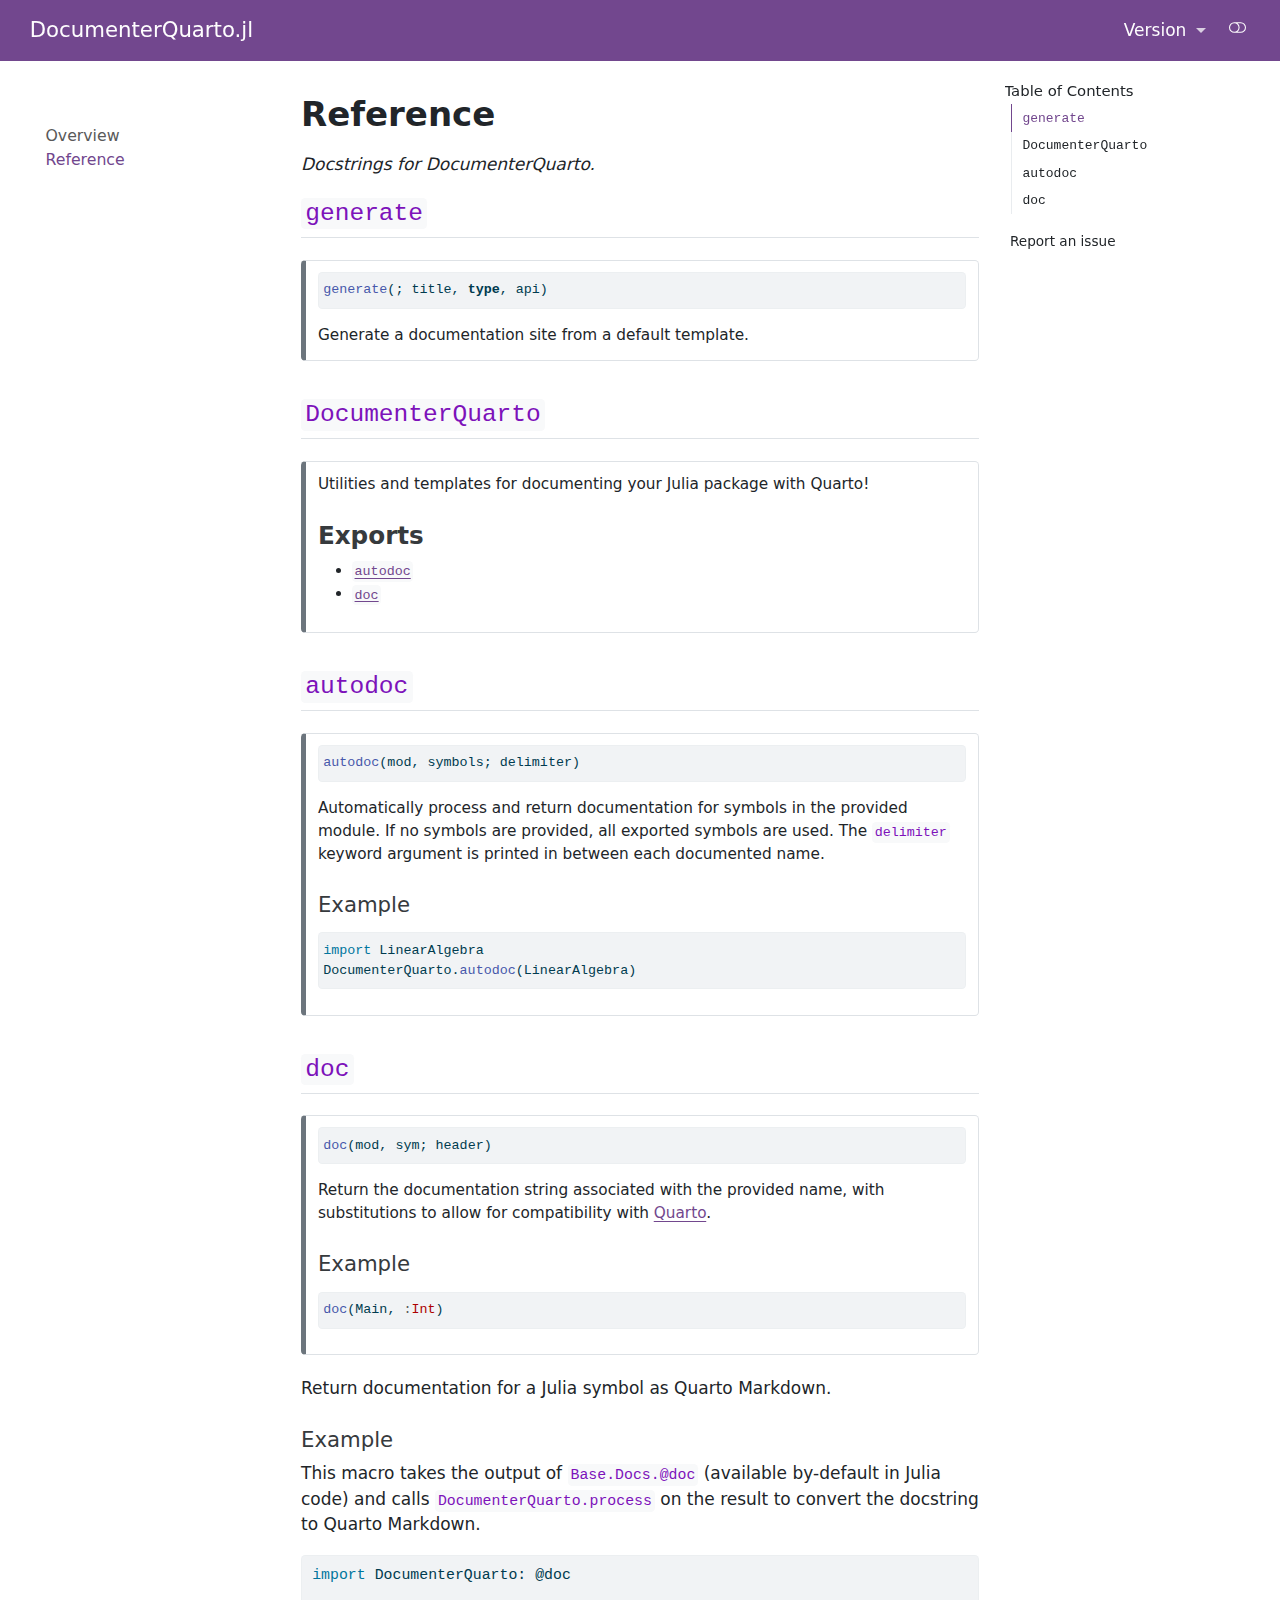
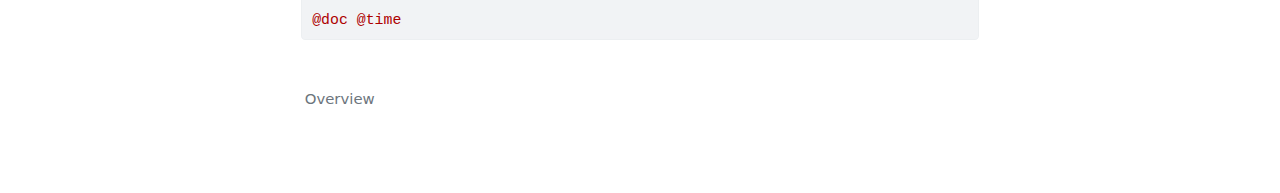
==== commit cc35e2a6: "build based on f22a871" ====
--- a/dev/api/index.html
+++ b/dev/api/index.html
@@ -361,6 +361,11 @@
 <div class="callout-body-container">
 <div class="sourceCode" id="cb2"><pre class="sourceCode julia code-with-copy"><code class="sourceCode julia"><span id="cb2-1"><a href="#cb2-1" aria-hidden="true" tabindex="-1"></a><span class="fu">autodoc</span>(mod, symbols; delimiter)</span></code><button title="Copy to Clipboard" class="code-copy-button"><i class="bi"></i></button></pre></div>
 <p>Automatically process and return documentation for symbols in the provided module. If no symbols are provided, all exported symbols are used. The <code>delimiter</code> keyword argument is printed in between each documented name.</p>
+<section id="example" class="level4 unnumbered">
+<h4 class="unnumbered anchored" data-anchor-id="example">Example</h4>
+<div class="sourceCode" id="cb3"><pre class="sourceCode julia code-with-copy"><code class="sourceCode julia"><span id="cb3-1"><a href="#cb3-1" aria-hidden="true" tabindex="-1"></a><span class="im">import</span> <span class="bu">LinearAlgebra</span></span>
+<span id="cb3-2"><a href="#cb3-2" aria-hidden="true" tabindex="-1"></a>DocumenterQuarto.<span class="fu">autodoc</span>(<span class="bu">LinearAlgebra</span>)</span></code><button title="Copy to Clipboard" class="code-copy-button"><i class="bi"></i></button></pre></div>
+</section>
 </div>
 </div>
 </div>
@@ -374,14 +379,26 @@
 <i class="callout-icon no-icon"></i>
 </div>
 <div class="callout-body-container">
-<div class="sourceCode" id="cb3"><pre class="sourceCode julia code-with-copy"><code class="sourceCode julia"><span id="cb3-1"><a href="#cb3-1" aria-hidden="true" tabindex="-1"></a><span class="fu">doc</span>(mod, sym; header)</span></code><button title="Copy to Clipboard" class="code-copy-button"><i class="bi"></i></button></pre></div>
+<div class="sourceCode" id="cb4"><pre class="sourceCode julia code-with-copy"><code class="sourceCode julia"><span id="cb4-1"><a href="#cb4-1" aria-hidden="true" tabindex="-1"></a><span class="fu">doc</span>(mod, sym; header)</span></code><button title="Copy to Clipboard" class="code-copy-button"><i class="bi"></i></button></pre></div>
 <p>Return the documentation string associated with the provided name, with substitutions to allow for compatibility with <a href="https://quarto.org">Quarto</a>.</p>
+<section id="example-1" class="level4 unnumbered">
+<h4 class="unnumbered anchored" data-anchor-id="example-1">Example</h4>
+<div class="sourceCode" id="cb5"><pre class="sourceCode julia code-with-copy"><code class="sourceCode julia"><span id="cb5-1"><a href="#cb5-1" aria-hidden="true" tabindex="-1"></a><span class="fu">doc</span>(<span class="bu">Main</span>, <span class="op">:</span><span class="dt">Int</span>)</span></code><button title="Copy to Clipboard" class="code-copy-button"><i class="bi"></i></button></pre></div>
+</section>
 </div>
 </div>
 </div>
 <div style="page-break-after: always;"></div>
-
-
+<p>Return documentation for a Julia symbol as Quarto Markdown.</p>
+<section id="example-2" class="level4 unnumbered">
+<h4 class="unnumbered anchored" data-anchor-id="example-2">Example</h4>
+<p>This macro takes the output of <code>Base.Docs.@doc</code> (available by-default in Julia code) and calls <code>DocumenterQuarto.process</code> on the result to convert the docstring to Quarto Markdown.</p>
+<div class="sourceCode" id="cb6"><pre class="sourceCode julia code-with-copy"><code class="sourceCode julia"><span id="cb6-1"><a href="#cb6-1" aria-hidden="true" tabindex="-1"></a><span class="im">import</span> <span class="bu">DocumenterQuarto</span>: @doc</span>
+<span id="cb6-2"><a href="#cb6-2" aria-hidden="true" tabindex="-1"></a></span>
+<span id="cb6-3"><a href="#cb6-3" aria-hidden="true" tabindex="-1"></a><span class="pp">@doc</span> <span class="pp">@time</span></span></code><button title="Copy to Clipboard" class="code-copy-button"><i class="bi"></i></button></pre></div>
+
+
+</section>
 </section>
 
 </main> <!-- /main -->
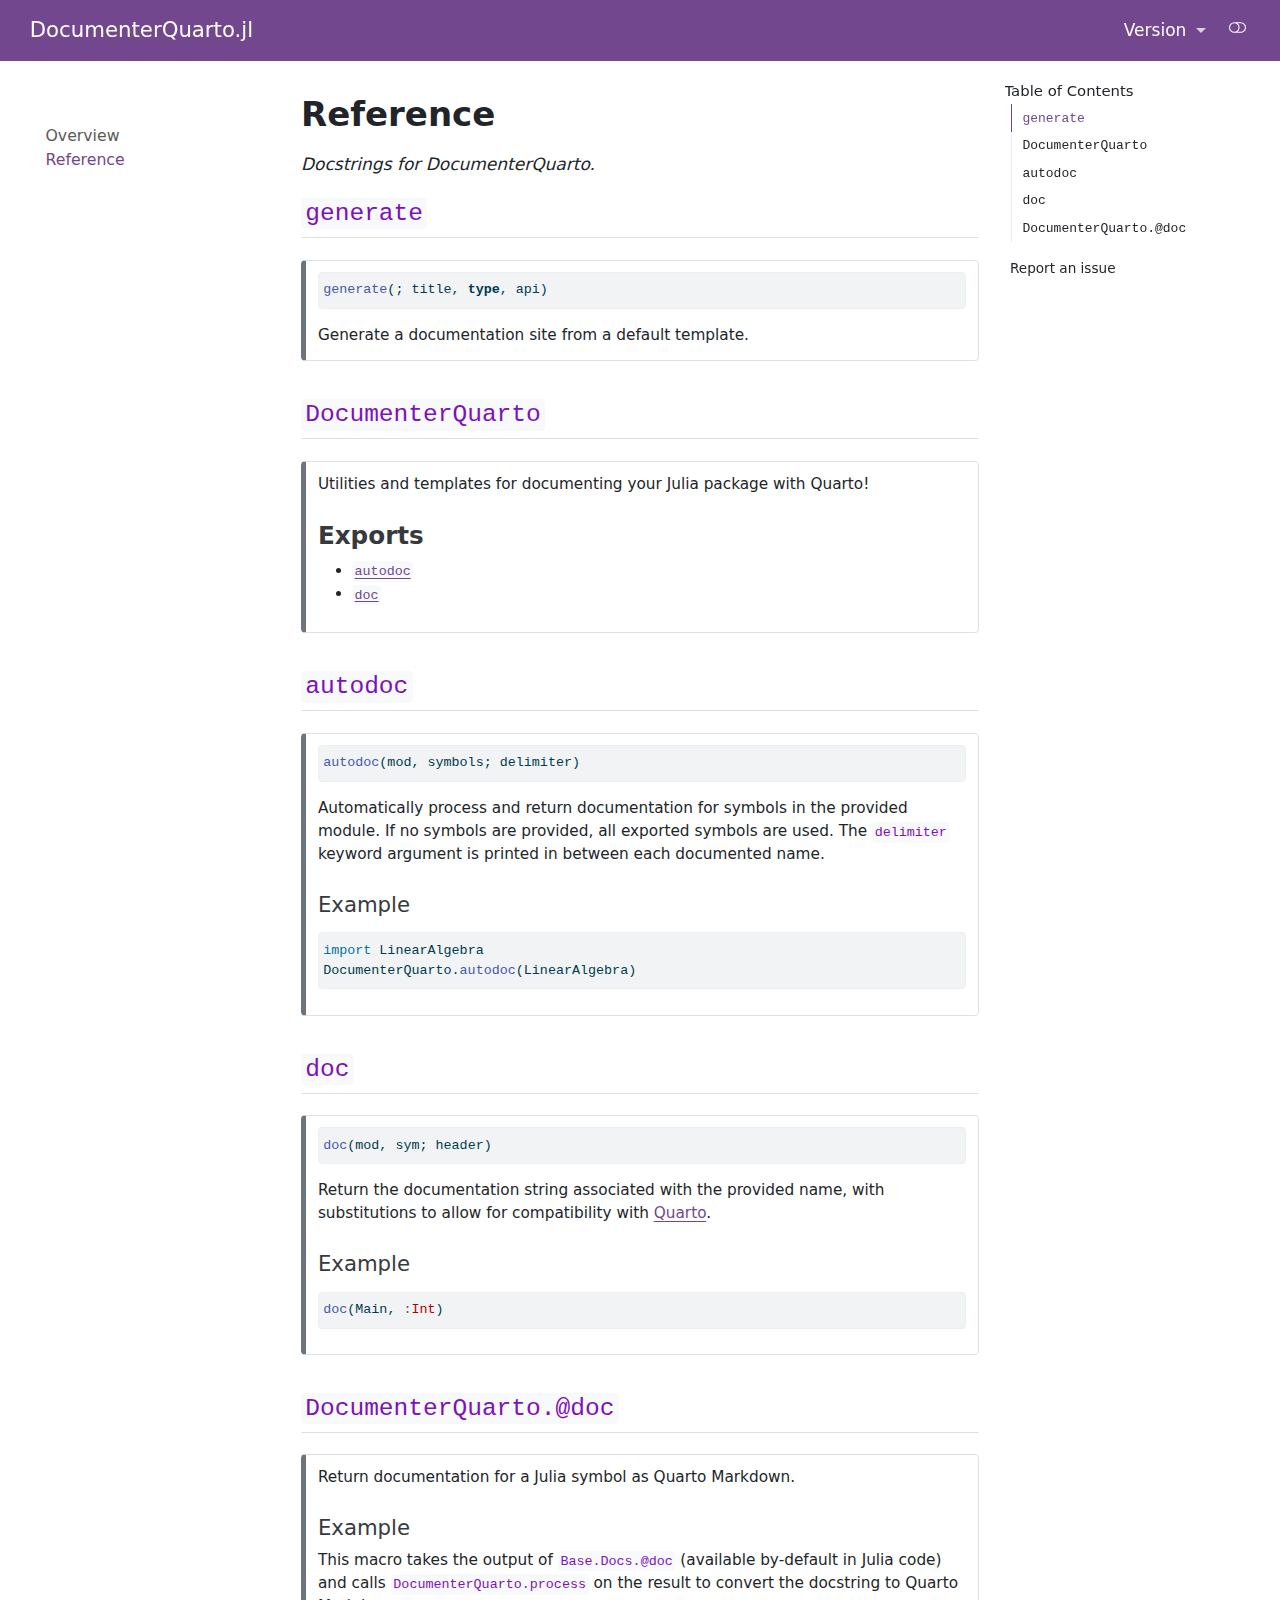
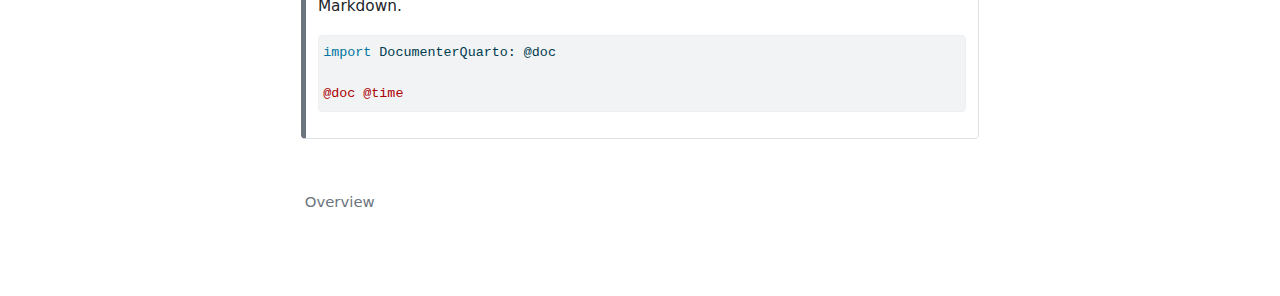
==== commit 0214fdec: "build based on 51ba695" ====
--- a/dev/api/index.html
+++ b/dev/api/index.html
@@ -171,7 +171,7 @@
                         const li = document.createElement('li');
                         const a = document.createElement('a');
                         a.className = 'dropdown-item';
-                        a.href = `../${version}/index.html`;
+                        a.href = `/${version}/index.html`;
 
                         // Wrap version text in a <code> element
                         const code = document.createElement('code');
@@ -290,6 +290,7 @@
   <li><a href="#documenterquarto" id="toc-documenterquarto" class="nav-link" data-scroll-target="#documenterquarto"><code>DocumenterQuarto</code></a></li>
   <li><a href="#autodoc" id="toc-autodoc" class="nav-link" data-scroll-target="#autodoc"><code>autodoc</code></a></li>
   <li><a href="#doc" id="toc-doc" class="nav-link" data-scroll-target="#doc"><code>doc</code></a></li>
+  <li><a href="#documenterquarto.doc" id="toc-documenterquarto.doc" class="nav-link" data-scroll-target="#documenterquarto.doc"><code>DocumenterQuarto.@doc</code></a></li>
   </ul>
 <div class="toc-actions"><ul><li><a href="https://github.com/cadojo/DocumenterQuarto.jl/issues/new" class="toc-action"><i class="bi bi-github"></i>Report an issue</a></li></ul></div></nav>
     </div>
@@ -389,6 +390,15 @@
 </div>
 </div>
 <div style="page-break-after: always;"></div>
+</section>
+<section id="documenterquarto.doc" class="level2">
+<h2 class="anchored" data-anchor-id="documenterquarto.doc"><code>DocumenterQuarto.@doc</code></h2>
+<div class="callout callout-style-simple callout-none no-icon">
+<div class="callout-body d-flex">
+<div class="callout-icon-container">
+<i class="callout-icon no-icon"></i>
+</div>
+<div class="callout-body-container">
 <p>Return documentation for a Julia symbol as Quarto Markdown.</p>
 <section id="example-2" class="level4 unnumbered">
 <h4 class="unnumbered anchored" data-anchor-id="example-2">Example</h4>
@@ -396,9 +406,12 @@
 <div class="sourceCode" id="cb6"><pre class="sourceCode julia code-with-copy"><code class="sourceCode julia"><span id="cb6-1"><a href="#cb6-1" aria-hidden="true" tabindex="-1"></a><span class="im">import</span> <span class="bu">DocumenterQuarto</span>: @doc</span>
 <span id="cb6-2"><a href="#cb6-2" aria-hidden="true" tabindex="-1"></a></span>
 <span id="cb6-3"><a href="#cb6-3" aria-hidden="true" tabindex="-1"></a><span class="pp">@doc</span> <span class="pp">@time</span></span></code><button title="Copy to Clipboard" class="code-copy-button"><i class="bi"></i></button></pre></div>
-
-
 </section>
+</div>
+</div>
+</div>
+
+
 </section>
 
 </main> <!-- /main -->
